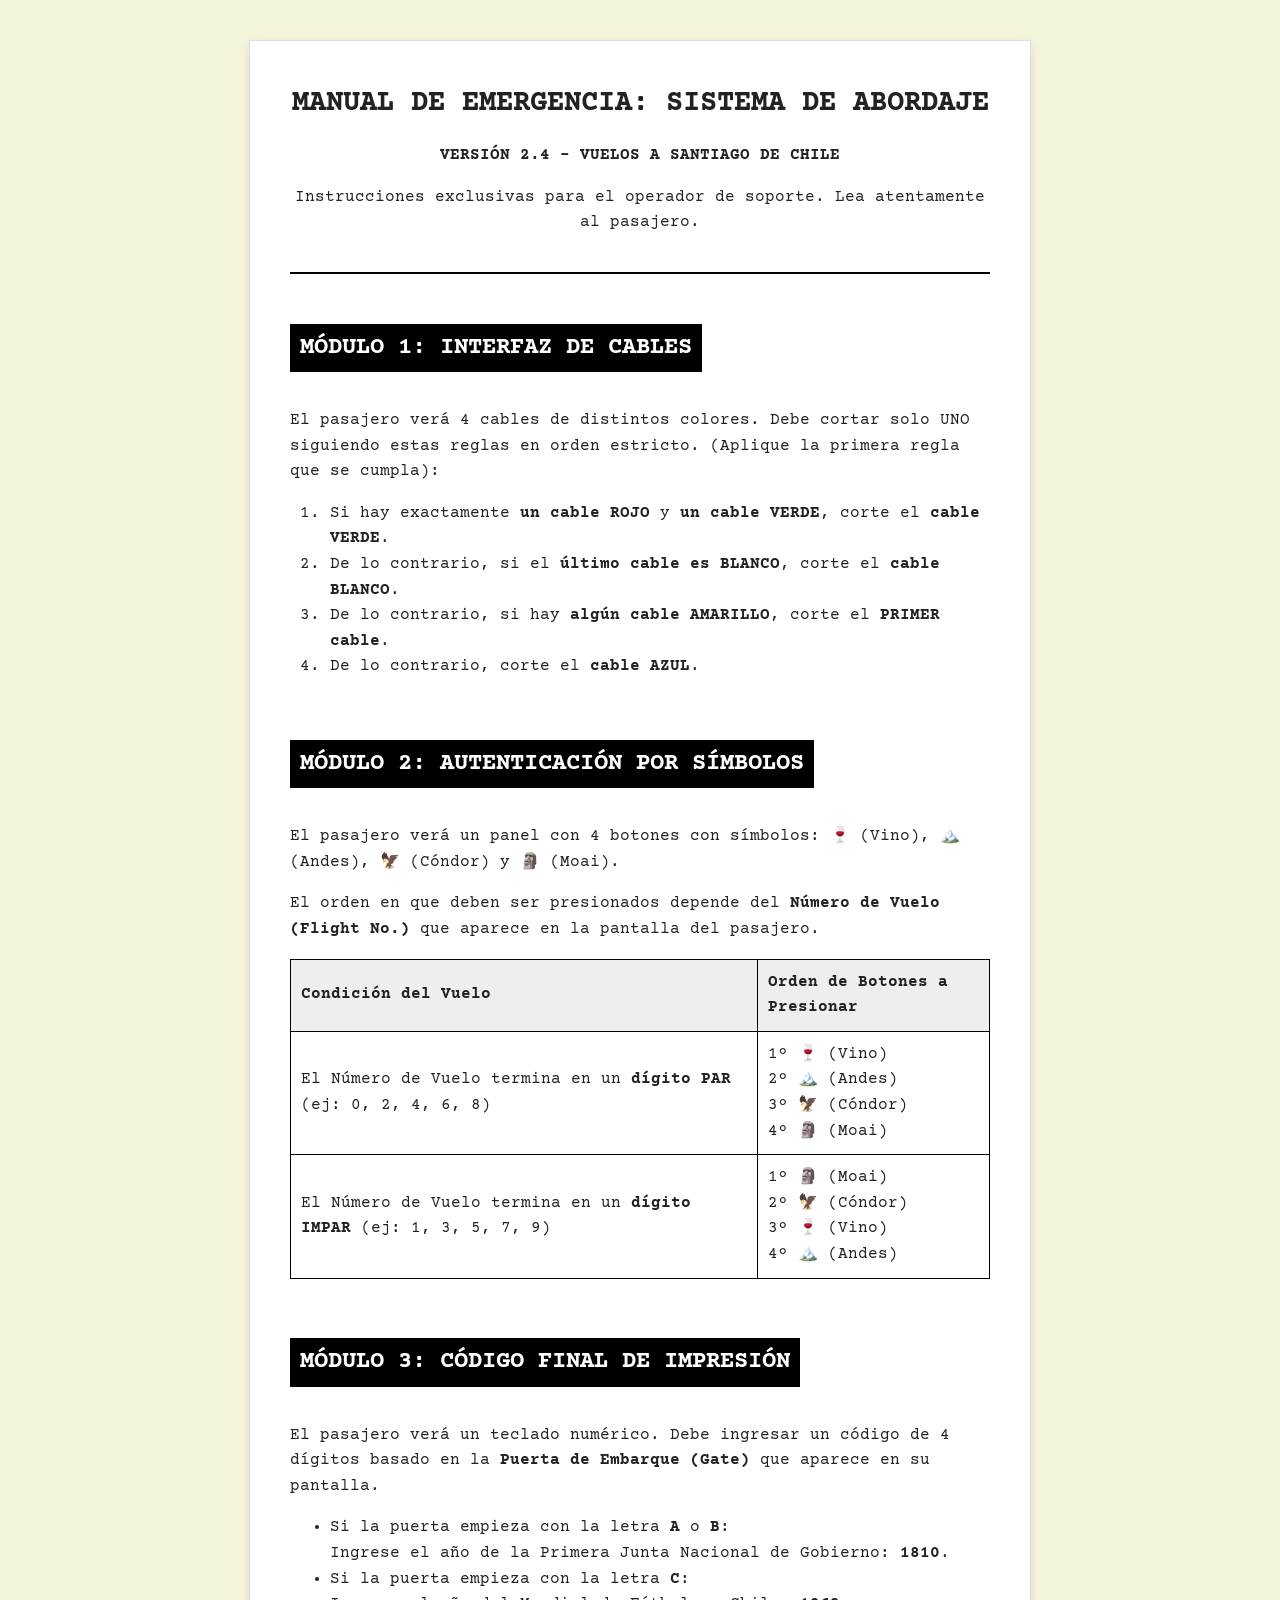
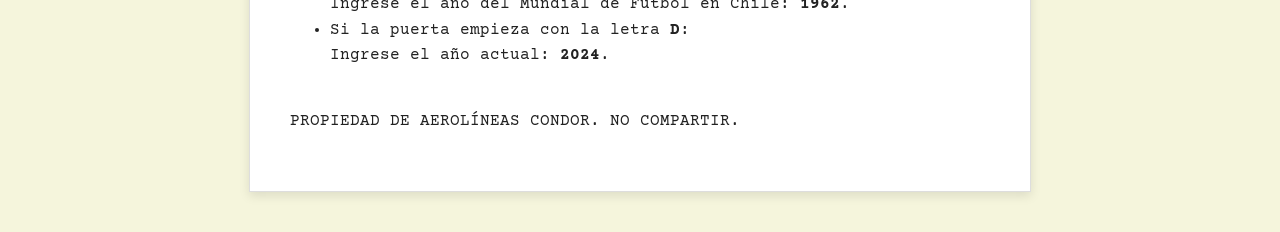
==== manual.html @ 90b78e36 "Initial commit of El Código de Abordaje game" ====
<!DOCTYPE html>
<html lang="es">
<head>
    <meta charset="UTF-8">
    <meta name="viewport" content="width=device-width, initial-scale=1.0">
    <title>Manual de Aerolínea - Alto Secreto</title>
    <link rel="stylesheet" href="style.css">
</head>
<body class="manual-body">
    <div class="manual-container">
        <header>
            <h1>MANUAL DE EMERGENCIA: SISTEMA DE ABORDAJE</h1>
            <p><strong>VERSIÓN 2.4 - VUELOS A SANTIAGO DE CHILE</strong></p>
            <p>Instrucciones exclusivas para el operador de soporte. Lea atentamente al pasajero.</p>
        </header>

        <section class="module">
            <h2>MÓDULO 1: INTERFAZ DE CABLES</h2>
            <p>El pasajero verá 4 cables de distintos colores. Debe cortar solo UNO siguiendo estas reglas en orden estricto. (Aplique la primera regla que se cumpla):</p>
            <ol>
                <li>Si hay exactamente <strong>un cable ROJO</strong> y <strong>un cable VERDE</strong>, corte el <strong>cable VERDE</strong>.</li>
                <li>De lo contrario, si el <strong>último cable es BLANCO</strong>, corte el <strong>cable BLANCO</strong>.</li>
                <li>De lo contrario, si hay <strong>algún cable AMARILLO</strong>, corte el <strong>PRIMER cable</strong>.</li>
                <li>De lo contrario, corte el <strong>cable AZUL</strong>.</li>
            </ol>
        </section>

        <section class="module">
            <h2>MÓDULO 2: AUTENTICACIÓN POR SÍMBOLOS</h2>
            <p>El pasajero verá un panel con 4 botones con símbolos: 🍷 (Vino), 🏔️ (Andes), 🦅 (Cóndor) y 🗿 (Moai).</p>
            <p>El orden en que deben ser presionados depende del <strong>Número de Vuelo (Flight No.)</strong> que aparece en la pantalla del pasajero.</p>
            <table class="manual-table">
                <tr>
                    <th>Condición del Vuelo</th>
                    <th>Orden de Botones a Presionar</th>
                </tr>
                <tr>
                    <td>El Número de Vuelo termina en un <strong>dígito PAR</strong> (ej: 0, 2, 4, 6, 8)</td>
                    <td>1º 🍷 (Vino) <br> 2º 🏔️ (Andes) <br> 3º 🦅 (Cóndor) <br> 4º 🗿 (Moai)</td>
                </tr>
                <tr>
                    <td>El Número de Vuelo termina en un <strong>dígito IMPAR</strong> (ej: 1, 3, 5, 7, 9)</td>
                    <td>1º 🗿 (Moai) <br> 2º 🦅 (Cóndor) <br> 3º 🍷 (Vino) <br> 4º 🏔️ (Andes)</td>
                </tr>
            </table>
        </section>

        <section class="module">
            <h2>MÓDULO 3: CÓDIGO FINAL DE IMPRESIÓN</h2>
            <p>El pasajero verá un teclado numérico. Debe ingresar un código de 4 dígitos basado en la <strong>Puerta de Embarque (Gate)</strong> que aparece en su pantalla.</p>
            <ul>
                <li>Si la puerta empieza con la letra <strong>A</strong> o <strong>B</strong>:<br> Ingrese el año de la Primera Junta Nacional de Gobierno: <strong>1810</strong>.</li>
                <li>Si la puerta empieza con la letra <strong>C</strong>:<br> Ingrese el año del Mundial de Fútbol en Chile: <strong>1962</strong>.</li>
                <li>Si la puerta empieza con la letra <strong>D</strong>:<br> Ingrese el año actual: <strong>2024</strong>.</li>
            </ul>
        </section>
        
        <footer>
            <p>PROPIEDAD DE AEROLÍNEAS CONDOR. NO COMPARTIR.</p>
        </footer>
    </div>
</body>
</html>
---- style.css ----
@import url('https://fonts.googleapis.com/css2?family=Share+Tech+Mono&family=Courier+Prime:wght@400;700&display=swap');

:root {
    --term-bg: #0d1117;
    --term-green: #3fb950;
    --term-red: #f85149;
    --term-text: #c9d1d9;
    --term-panel: #161b22;
    --manual-bg: #f5f5dc;
    --manual-text: #222;
}

body {
    margin: 0;
    padding: 0;
    box-sizing: border-box;
}

/* --- HOME PAGE --- */
.home-body {
    background-color: var(--term-bg);
    color: var(--term-text);
    font-family: 'Share Tech Mono', monospace;
    display: flex;
    justify-content: center;
    align-items: center;
    height: 100vh;
    text-align: center;
}

.home-container {
    max-width: 800px;
    padding: 20px;
}

.home-container h1 {
    font-size: 2.5rem;
    color: var(--term-green);
    margin-bottom: 10px;
}

.role-selection {
    display: flex;
    gap: 30px;
    margin-top: 40px;
}

.role-card {
    background-color: var(--term-panel);
    padding: 30px;
    border: 1px solid #30363d;
    border-radius: 8px;
    flex: 1;
}

.warning {
    color: var(--term-red);
    font-weight: bold;
    font-size: 0.9rem;
}

.btn {
    display: inline-block;
    margin-top: 20px;
    padding: 10px 20px;
    background-color: var(--term-green);
    color: var(--term-bg);
    text-decoration: none;
    font-weight: bold;
    border-radius: 4px;
    border: none;
    cursor: pointer;
    font-family: 'Share Tech Mono', monospace;
    font-size: 1.1rem;
    transition: transform 0.1s;
}

.btn:active {
    transform: scale(0.95);
}

/* --- MANUAL PAGE --- */
.manual-body {
    background-color: var(--manual-bg);
    color: var(--manual-text);
    font-family: 'Courier Prime', monospace;
    padding: 40px 20px;
    line-height: 1.6;
}

.manual-container {
    max-width: 700px;
    margin: 0 auto;
    background-color: #fff;
    padding: 40px;
    box-shadow: 0 4px 10px rgba(0,0,0,0.1);
    border: 1px solid #ddd;
}

.manual-container header {
    text-align: center;
    border-bottom: 2px solid #000;
    padding-bottom: 20px;
    margin-bottom: 30px;
}

.manual-container h1 {
    font-size: 1.8rem;
    margin: 0;
}

.module {
    margin-bottom: 40px;
}

.module h2 {
    background-color: #000;
    color: #fff;
    padding: 5px 10px;
    display: inline-block;
}

.manual-table {
    width: 100%;
    border-collapse: collapse;
    margin-top: 15px;
}

.manual-table th, .manual-table td {
    border: 1px solid #000;
    padding: 10px;
    text-align: left;
}

.manual-table th {
    background-color: #eee;
}

/* --- TERMINAL PAGE --- */
.terminal-body {
    background-color: var(--term-bg);
    color: var(--term-text);
    font-family: 'Share Tech Mono', monospace;
    padding: 20px;
    height: 100vh;
    display: flex;
    justify-content: center;
    align-items: center;
}

.terminal-container {
    width: 100%;
    max-width: 900px;
    background-color: #000;
    border: 4px solid #30363d;
    border-radius: 10px;
    padding: 20px;
    box-shadow: 0 0 20px rgba(63, 185, 80, 0.1);
}

.header-info {
    display: flex;
    justify-content: space-between;
    background-color: var(--term-panel);
    padding: 15px;
    border: 1px solid #30363d;
    margin-bottom: 20px;
    font-size: 1.2rem;
}

.info-block {
    display: flex;
    flex-direction: column;
    align-items: center;
}

.digital-text {
    font-size: 1.8rem;
    color: var(--term-green);
    margin-top: 5px;
}

.error-block {
    color: var(--term-red);
}

.strikes {
    color: var(--term-red);
}

.timer {
    font-size: 2.2rem;
    font-weight: bold;
}

.modules-grid {
    display: grid;
    grid-template-columns: 1fr 1fr;
    gap: 20px;
}

#module-keypad {
    grid-column: 1 / -1;
    max-width: 400px;
    margin: 0 auto;
    width: 100%;
}

.module-box {
    background-color: var(--term-panel);
    border: 1px solid #30363d;
    padding: 20px;
    position: relative;
    border-radius: 5px;
}

.module-box h3 {
    margin-top: 0;
    border-bottom: 1px solid #30363d;
    padding-bottom: 10px;
    color: #8b949e;
}

.module-status {
    position: absolute;
    top: 15px;
    right: 15px;
    font-size: 1.2rem;
}

/* Wires Module */
.wires-container {
    display: flex;
    flex-direction: column;
    gap: 15px;
    margin-top: 20px;
}

.wire-row {
    display: flex;
    align-items: center;
    cursor: pointer;
}

.wire-block {
    height: 20px;
    flex: 1;
    border-radius: 3px;
    transition: opacity 0.2s;
}

.wire-cut {
    opacity: 0.2;
    pointer-events: none;
}

/* Symbols Module */
.symbols-container {
    display: grid;
    grid-template-columns: 1fr 1fr;
    gap: 15px;
    margin-top: 20px;
}

.symbol-btn {
    background-color: #21262d;
    border: 2px solid #30363d;
    color: white;
    font-size: 2.5rem;
    padding: 15px;
    border-radius: 8px;
    cursor: pointer;
    transition: background-color 0.2s;
}

.symbol-btn:active {
    background-color: #30363d;
}

.symbol-btn.pressed {
    background-color: var(--term-green);
    border-color: var(--term-green);
    pointer-events: none;
}

/* Keypad Module */
.keypad-display {
    background-color: #000;
    color: var(--term-green);
    font-size: 2.5rem;
    text-align: center;
    padding: 10px;
    margin-bottom: 15px;
    letter-spacing: 5px;
    border: 1px solid #30363d;
}

.keypad-grid {
    display: grid;
    grid-template-columns: repeat(3, 1fr);
    gap: 10px;
}

.keypad-btn {
    background-color: #21262d;
    border: 1px solid #30363d;
    color: var(--term-text);
    font-size: 1.5rem;
    padding: 15px;
    cursor: pointer;
    font-family: 'Share Tech Mono', monospace;
}

.keypad-btn:active {
    background-color: #30363d;
}

.btn-enter {
    grid-column: 2 / -1;
    background-color: #238636;
    color: white;
}

.btn-enter:active {
    background-color: #2ea043;
}

/* Overlays */
#game-over-screen {
    position: absolute;
    top: 0; left: 0; right: 0; bottom: 0;
    background-color: rgba(0,0,0,0.9);
    display: flex;
    flex-direction: column;
    justify-content: center;
    align-items: center;
    z-index: 100;
}

#game-over-screen.hidden {
    display: none;
}

#game-over-title {
    font-size: 4rem;
    color: var(--term-red);
    margin-bottom: 10px;
}

.win-title {
    color: var(--term-green) !important;
}
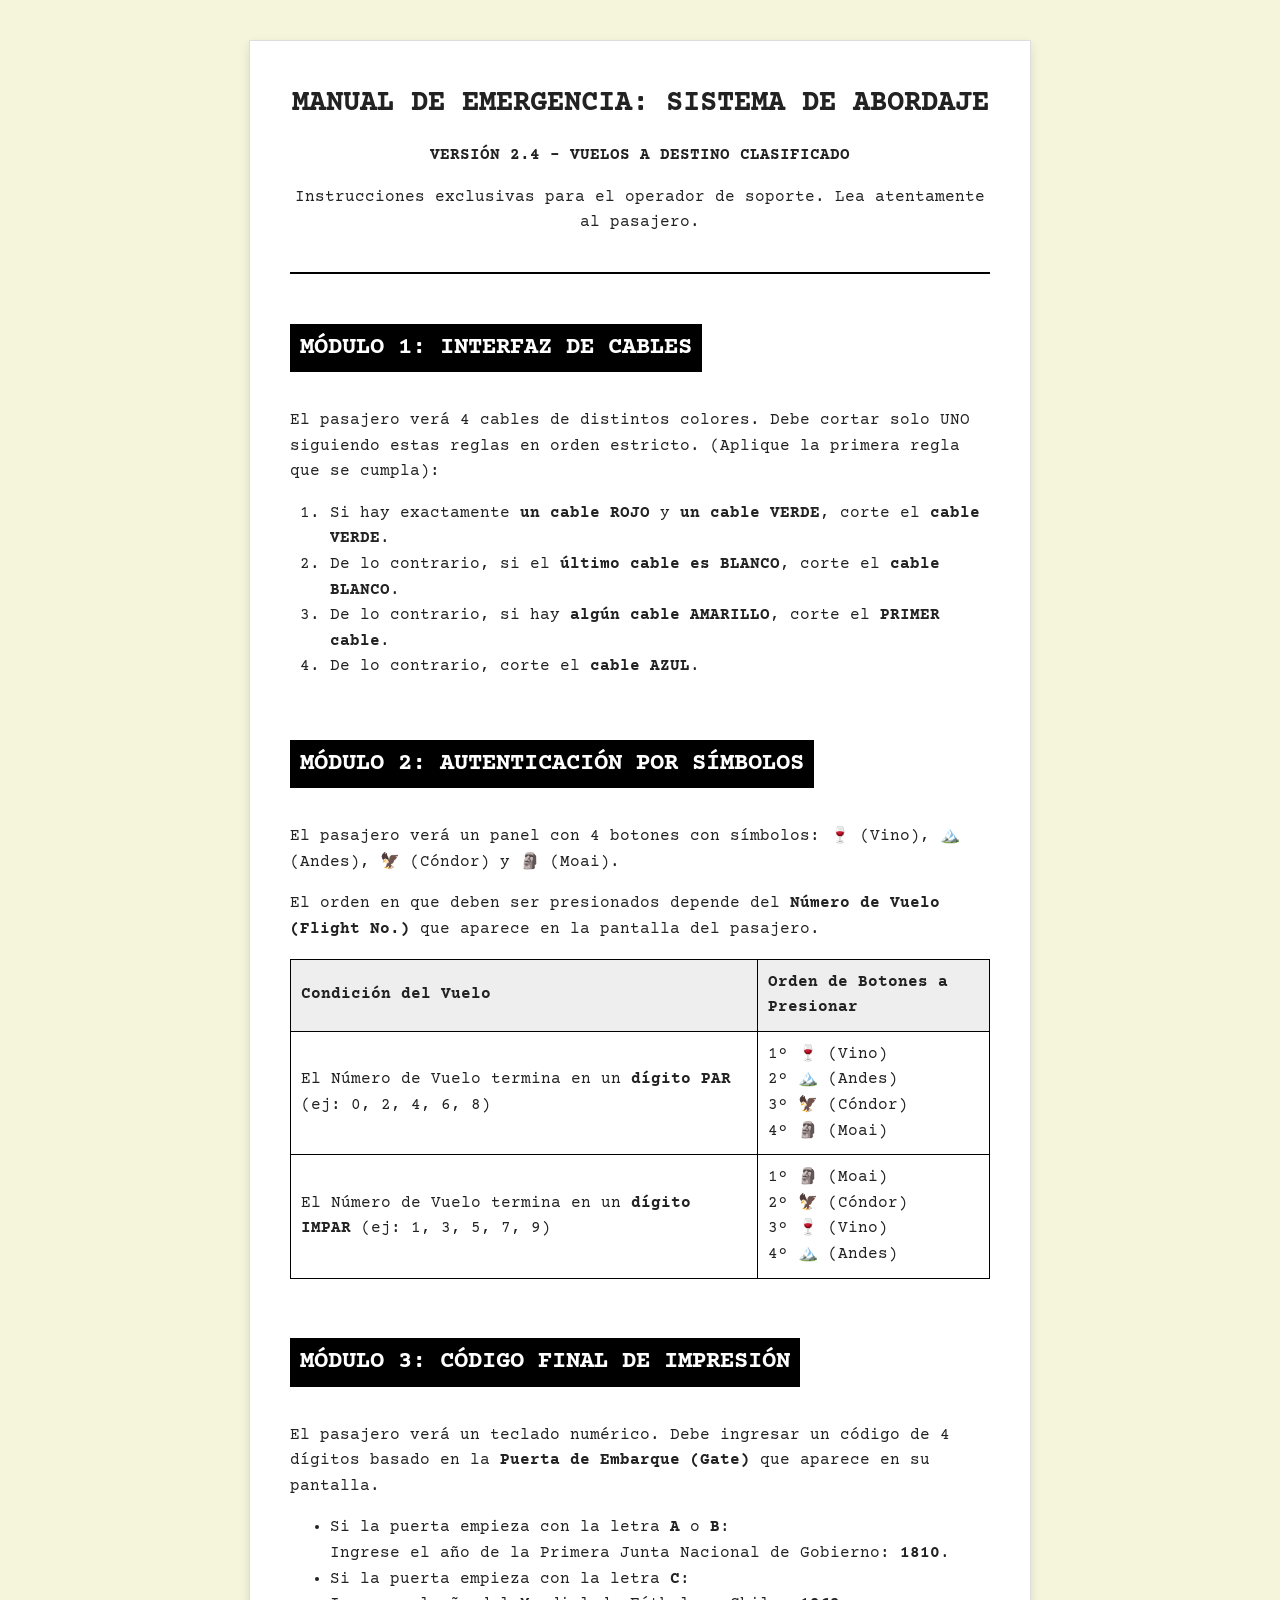
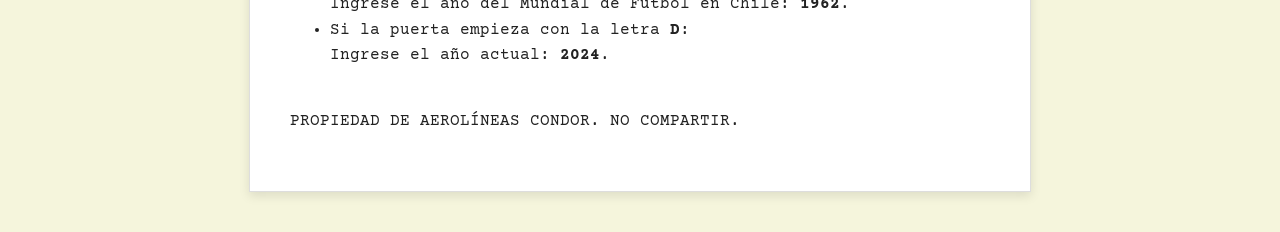
==== commit 9a8c4e06: "Ocultar el destino para mantener la sorpresa" ====
--- a/manual.html
+++ b/manual.html
@@ -10,7 +10,7 @@
     <div class="manual-container">
         <header>
             <h1>MANUAL DE EMERGENCIA: SISTEMA DE ABORDAJE</h1>
-            <p><strong>VERSIÓN 2.4 - VUELOS A SANTIAGO DE CHILE</strong></p>
+            <p><strong>VERSIÓN 2.4 - VUELOS A DESTINO CLASIFICADO</strong></p>
             <p>Instrucciones exclusivas para el operador de soporte. Lea atentamente al pasajero.</p>
         </header>
 
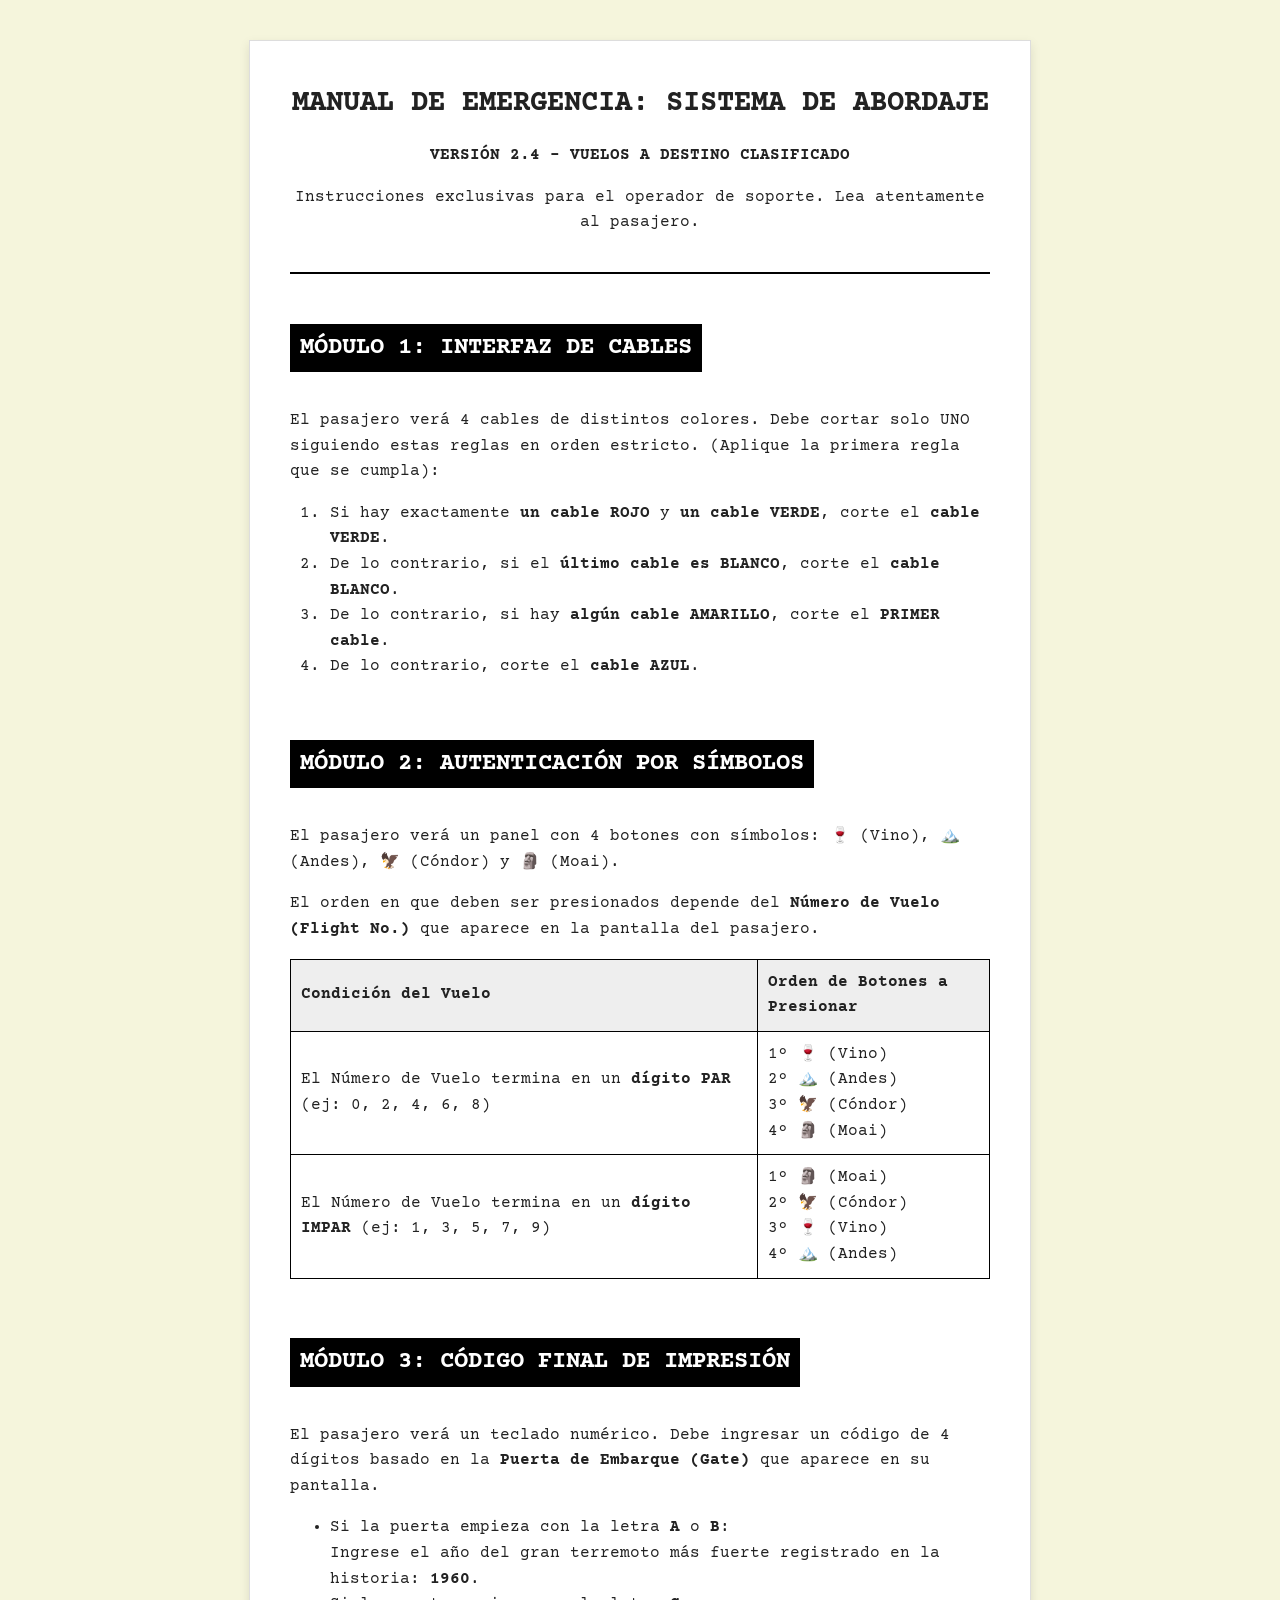
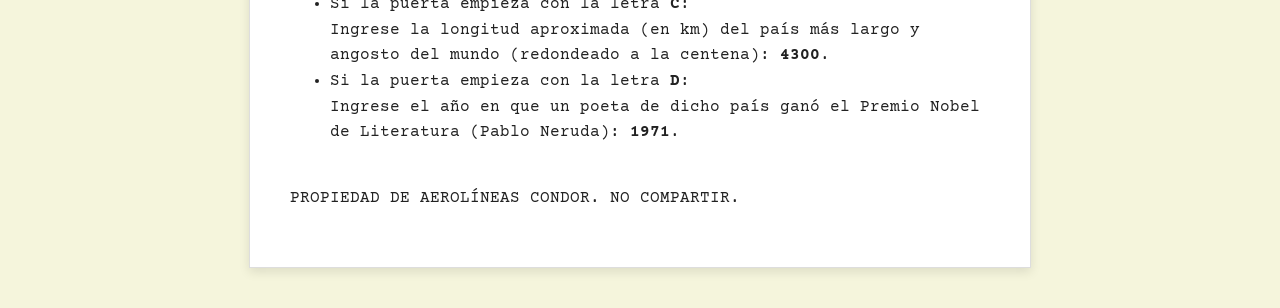
==== commit c9855b40: "Reveal destination on win and update trivia to be subtle Chile references" ====
--- a/manual.html
+++ b/manual.html
@@ -49,9 +49,9 @@
             <h2>MÓDULO 3: CÓDIGO FINAL DE IMPRESIÓN</h2>
             <p>El pasajero verá un teclado numérico. Debe ingresar un código de 4 dígitos basado en la <strong>Puerta de Embarque (Gate)</strong> que aparece en su pantalla.</p>
             <ul>
-                <li>Si la puerta empieza con la letra <strong>A</strong> o <strong>B</strong>:<br> Ingrese el año de la Primera Junta Nacional de Gobierno: <strong>1810</strong>.</li>
-                <li>Si la puerta empieza con la letra <strong>C</strong>:<br> Ingrese el año del Mundial de Fútbol en Chile: <strong>1962</strong>.</li>
-                <li>Si la puerta empieza con la letra <strong>D</strong>:<br> Ingrese el año actual: <strong>2024</strong>.</li>
+                <li>Si la puerta empieza con la letra <strong>A</strong> o <strong>B</strong>:<br> Ingrese el año del gran terremoto más fuerte registrado en la historia: <strong>1960</strong>.</li>
+                <li>Si la puerta empieza con la letra <strong>C</strong>:<br> Ingrese la longitud aproximada (en km) del país más largo y angosto del mundo (redondeado a la centena): <strong>4300</strong>.</li>
+                <li>Si la puerta empieza con la letra <strong>D</strong>:<br> Ingrese el año en que un poeta de dicho país ganó el Premio Nobel de Literatura (Pablo Neruda): <strong>1971</strong>.</li>
             </ul>
         </section>
         
--- a/style.css
+++ b/style.css
@@ -22,15 +22,16 @@
     color: var(--term-text);
     font-family: 'Share Tech Mono', monospace;
     display: flex;
+    flex-direction: column;
     justify-content: center;
-    align-items: center;
-    height: 100vh;
+    min-height: 100vh;
     text-align: center;
 }
 
 .home-container {
     max-width: 800px;
     padding: 20px;
+    margin: auto;
 }
 
 .home-container h1 {
@@ -142,15 +143,16 @@
     color: var(--term-text);
     font-family: 'Share Tech Mono', monospace;
     padding: 20px;
-    height: 100vh;
-    display: flex;
+    min-height: 100vh;
+    display: flex;
+    flex-direction: column;
     justify-content: center;
-    align-items: center;
 }
 
 .terminal-container {
     width: 100%;
     max-width: 900px;
+    margin: auto;
     background-color: #000;
     border: 4px solid #30363d;
     border-radius: 10px;
@@ -349,4 +351,67 @@
 
 .win-title {
     color: var(--term-green) !important;
-}+}
+/* --- RESPONSIVE DESIGN --- */
+@media (max-width: 768px) {
+    .role-selection {
+        flex-direction: column;
+        gap: 15px;
+    }
+    
+    .home-container h1 {
+        font-size: 2rem;
+    }
+    
+    .header-info {
+        flex-wrap: wrap;
+        gap: 15px;
+        justify-content: center;
+        text-align: center;
+    }
+
+    .info-block {
+        flex: 1 1 40%;
+    }
+
+    .digital-text {
+        font-size: 1.5rem;
+    }
+
+    .timer {
+        font-size: 1.8rem;
+    }
+
+    .modules-grid {
+        grid-template-columns: 1fr;
+    }
+
+    .terminal-container {
+        padding: 15px;
+        border-width: 2px;
+    }
+
+    .symbol-btn {
+        font-size: 2rem;
+        padding: 10px;
+    }
+
+    .keypad-display {
+        font-size: 2rem;
+    }
+
+    .keypad-btn {
+        font-size: 1.2rem;
+        padding: 10px;
+    }
+
+    #game-over-title {
+        font-size: 2.5rem;
+        text-align: center;
+    }
+
+    #game-over-msg {
+        text-align: center;
+        padding: 0 20px;
+    }
+}
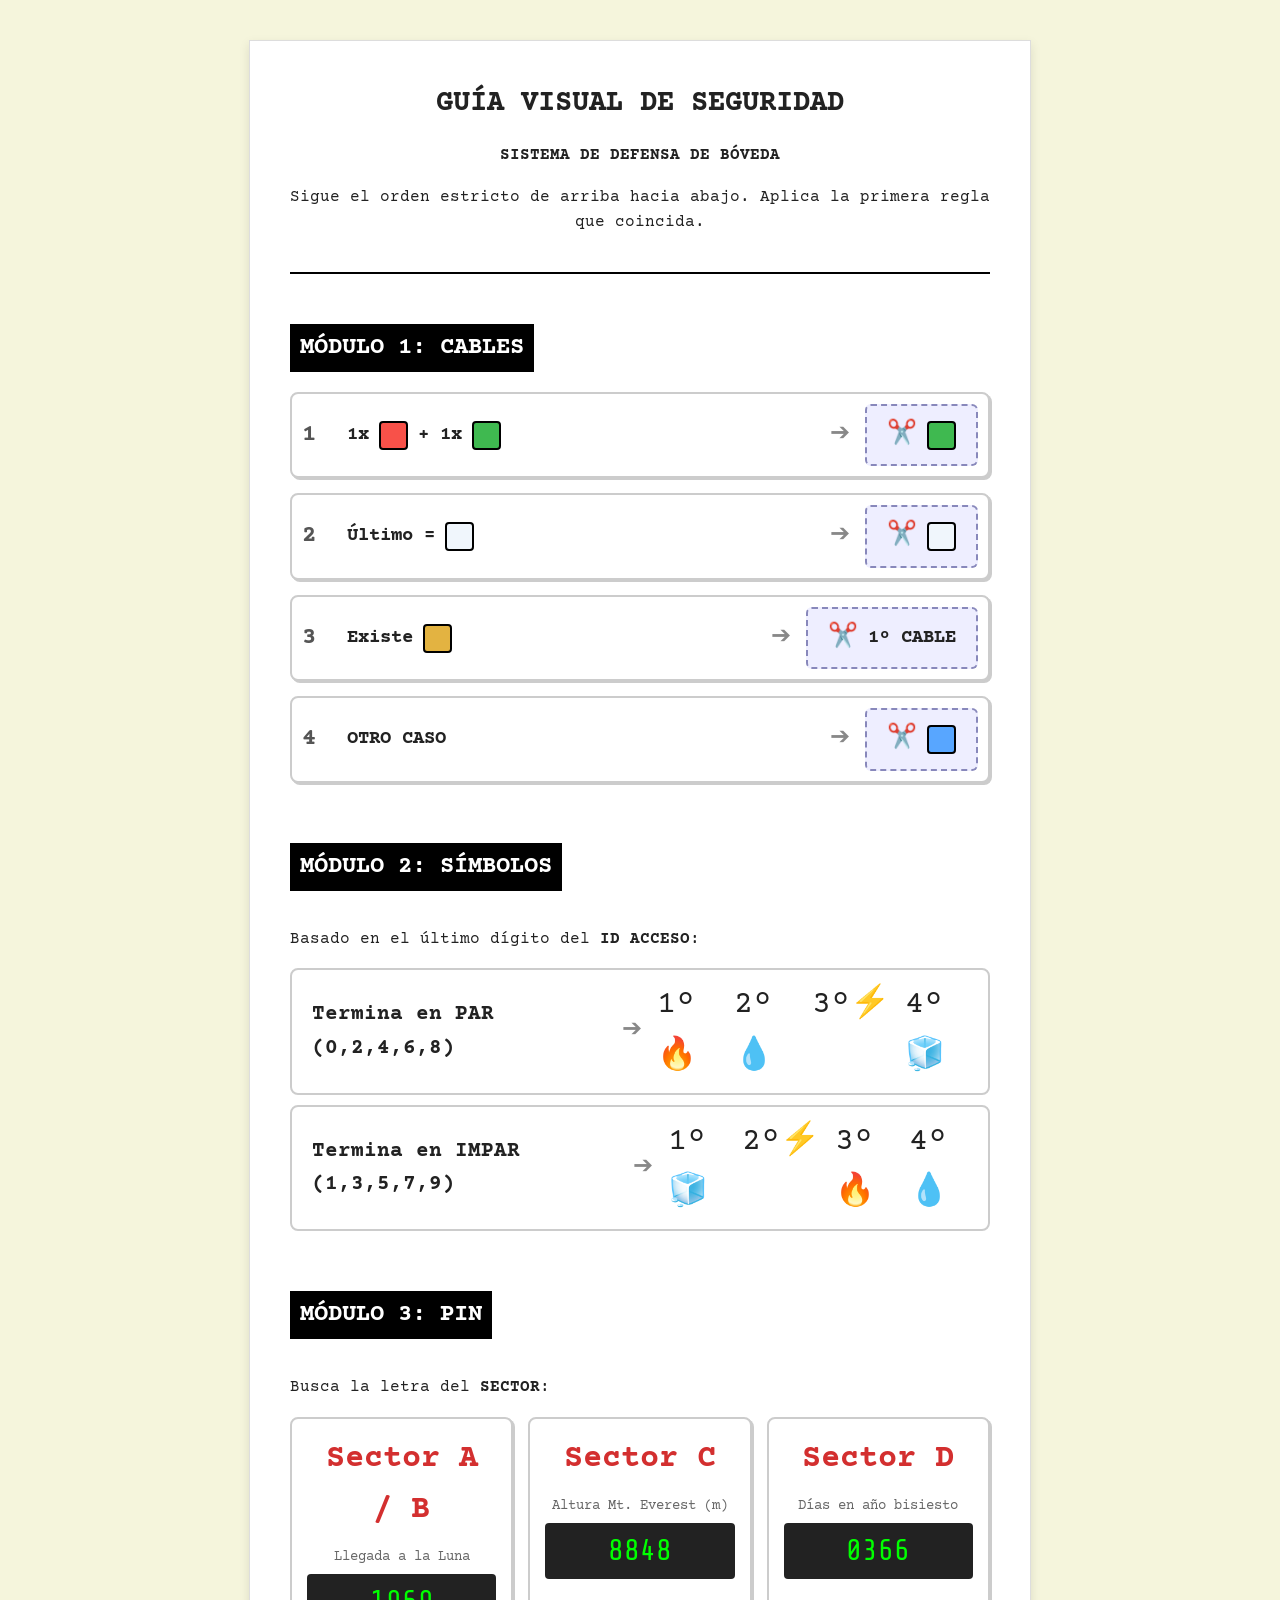
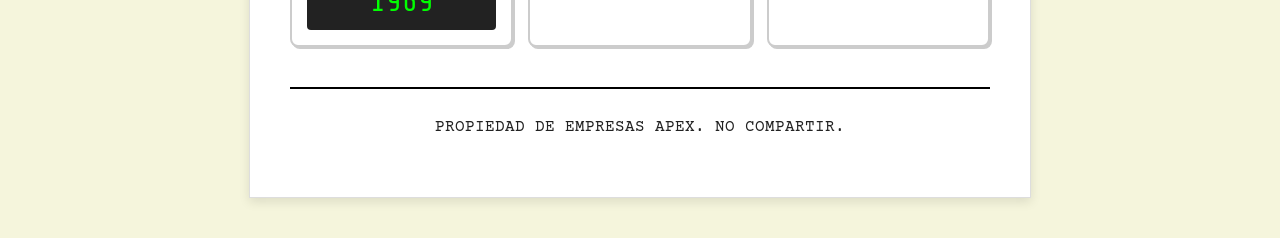
==== commit bf9dda72: "new" ====
--- a/manual.html
+++ b/manual.html
@@ -3,60 +3,226 @@
 <head>
     <meta charset="UTF-8">
     <meta name="viewport" content="width=device-width, initial-scale=1.0">
-    <title>Manual de Aerolínea - Alto Secreto</title>
+    <title>Manual de Seguridad - Bóveda</title>
     <link rel="stylesheet" href="style.css">
+    <style>
+        /* Additional visual styles for the graphical manual */
+        .visual-rule {
+            display: flex;
+            align-items: center;
+            background: #fff;
+            border: 2px solid #ccc;
+            border-radius: 8px;
+            margin-bottom: 15px;
+            padding: 10px;
+            box-shadow: 2px 2px 0px #ccc;
+        }
+        .visual-rule:last-child {
+            margin-bottom: 0;
+        }
+        .rule-number {
+            font-size: 1.5rem;
+            font-weight: bold;
+            color: #555;
+            margin-right: 15px;
+            min-width: 30px;
+        }
+        .rule-condition {
+            flex: 1;
+            display: flex;
+            align-items: center;
+            gap: 10px;
+            font-size: 1.2rem;
+            font-weight: bold;
+        }
+        .rule-action {
+            display: flex;
+            align-items: center;
+            gap: 10px;
+            font-size: 1.2rem;
+            font-weight: bold;
+            background: #eef;
+            padding: 10px 20px;
+            border-radius: 6px;
+            border: 2px dashed #88b;
+        }
+        .color-box {
+            display: inline-block;
+            width: 25px;
+            height: 25px;
+            border: 2px solid #000;
+            border-radius: 4px;
+        }
+        .color-red { background-color: #f85149; }
+        .color-green { background-color: #3fb950; }
+        .color-white { background-color: #f0f6fc; }
+        .color-yellow { background-color: #e3b341; }
+        .color-blue { background-color: #58a6ff; }
+        
+        .arrow {
+            font-size: 1.5rem;
+            margin: 0 15px;
+            color: #888;
+        }
+        
+        .cut-icon {
+            font-size: 1.5rem;
+        }
+
+        .seq-row {
+            display: flex;
+            align-items: center;
+            justify-content: space-between;
+            background: #fff;
+            border: 2px solid #ccc;
+            border-radius: 8px;
+            margin-bottom: 10px;
+            padding: 10px 20px;
+        }
+        
+        .seq-cond {
+            font-size: 1.3rem;
+            font-weight: bold;
+        }
+        
+        .seq-symbols {
+            display: flex;
+            gap: 15px;
+            font-size: 2rem;
+        }
+
+        .code-grid {
+            display: grid;
+            grid-template-columns: repeat(3, 1fr);
+            gap: 15px;
+        }
+        
+        .code-card {
+            background: #fff;
+            border: 2px solid #ccc;
+            border-radius: 8px;
+            padding: 15px;
+            text-align: center;
+            box-shadow: 2px 2px 0px #ccc;
+        }
+        .code-gate {
+            font-size: 2rem;
+            font-weight: bold;
+            color: #d32f2f;
+            margin-bottom: 10px;
+        }
+        .code-pin {
+            font-size: 1.8rem;
+            background: #222;
+            color: #0f0;
+            padding: 5px;
+            border-radius: 4px;
+            font-family: 'Share Tech Mono', monospace;
+        }
+    </style>
 </head>
 <body class="manual-body">
     <div class="manual-container">
         <header>
-            <h1>MANUAL DE EMERGENCIA: SISTEMA DE ABORDAJE</h1>
-            <p><strong>VERSIÓN 2.4 - VUELOS A DESTINO CLASIFICADO</strong></p>
-            <p>Instrucciones exclusivas para el operador de soporte. Lea atentamente al pasajero.</p>
+            <h1>GUÍA VISUAL DE SEGURIDAD</h1>
+            <p><strong>SISTEMA DE DEFENSA DE BÓVEDA</strong></p>
+            <p>Sigue el orden estricto de arriba hacia abajo. Aplica la primera regla que coincida.</p>
         </header>
 
         <section class="module">
-            <h2>MÓDULO 1: INTERFAZ DE CABLES</h2>
-            <p>El pasajero verá 4 cables de distintos colores. Debe cortar solo UNO siguiendo estas reglas en orden estricto. (Aplique la primera regla que se cumpla):</p>
-            <ol>
-                <li>Si hay exactamente <strong>un cable ROJO</strong> y <strong>un cable VERDE</strong>, corte el <strong>cable VERDE</strong>.</li>
-                <li>De lo contrario, si el <strong>último cable es BLANCO</strong>, corte el <strong>cable BLANCO</strong>.</li>
-                <li>De lo contrario, si hay <strong>algún cable AMARILLO</strong>, corte el <strong>PRIMER cable</strong>.</li>
-                <li>De lo contrario, corte el <strong>cable AZUL</strong>.</li>
-            </ol>
+            <h2>MÓDULO 1: CABLES</h2>
+            
+            <div class="visual-rule">
+                <div class="rule-number">1</div>
+                <div class="rule-condition">
+                    1x <span class="color-box color-red"></span> + 1x <span class="color-box color-green"></span>
+                </div>
+                <div class="arrow">➔</div>
+                <div class="rule-action">
+                    <span class="cut-icon">✂️</span> <span class="color-box color-green"></span>
+                </div>
+            </div>
+
+            <div class="visual-rule">
+                <div class="rule-number">2</div>
+                <div class="rule-condition">
+                    Último = <span class="color-box color-white"></span>
+                </div>
+                <div class="arrow">➔</div>
+                <div class="rule-action">
+                    <span class="cut-icon">✂️</span> <span class="color-box color-white"></span>
+                </div>
+            </div>
+
+            <div class="visual-rule">
+                <div class="rule-number">3</div>
+                <div class="rule-condition">
+                    Existe <span class="color-box color-yellow"></span>
+                </div>
+                <div class="arrow">➔</div>
+                <div class="rule-action">
+                    <span class="cut-icon">✂️</span> 1º CABLE
+                </div>
+            </div>
+
+            <div class="visual-rule">
+                <div class="rule-number">4</div>
+                <div class="rule-condition">
+                    OTRO CASO
+                </div>
+                <div class="arrow">➔</div>
+                <div class="rule-action">
+                    <span class="cut-icon">✂️</span> <span class="color-box color-blue"></span>
+                </div>
+            </div>
         </section>
 
         <section class="module">
-            <h2>MÓDULO 2: AUTENTICACIÓN POR SÍMBOLOS</h2>
-            <p>El pasajero verá un panel con 4 botones con símbolos: 🍷 (Vino), 🏔️ (Andes), 🦅 (Cóndor) y 🗿 (Moai).</p>
-            <p>El orden en que deben ser presionados depende del <strong>Número de Vuelo (Flight No.)</strong> que aparece en la pantalla del pasajero.</p>
-            <table class="manual-table">
-                <tr>
-                    <th>Condición del Vuelo</th>
-                    <th>Orden de Botones a Presionar</th>
-                </tr>
-                <tr>
-                    <td>El Número de Vuelo termina en un <strong>dígito PAR</strong> (ej: 0, 2, 4, 6, 8)</td>
-                    <td>1º 🍷 (Vino) <br> 2º 🏔️ (Andes) <br> 3º 🦅 (Cóndor) <br> 4º 🗿 (Moai)</td>
-                </tr>
-                <tr>
-                    <td>El Número de Vuelo termina en un <strong>dígito IMPAR</strong> (ej: 1, 3, 5, 7, 9)</td>
-                    <td>1º 🗿 (Moai) <br> 2º 🦅 (Cóndor) <br> 3º 🍷 (Vino) <br> 4º 🏔️ (Andes)</td>
-                </tr>
-            </table>
+            <h2>MÓDULO 2: SÍMBOLOS</h2>
+            <p>Basado en el último dígito del <strong>ID ACCESO</strong>:</p>
+            
+            <div class="seq-row">
+                <div class="seq-cond">Termina en PAR (0,2,4,6,8)</div>
+                <div class="arrow">➔</div>
+                <div class="seq-symbols">
+                    <span>1º🔥</span> <span>2º💧</span> <span>3º⚡</span> <span>4º🧊</span>
+                </div>
+            </div>
+
+            <div class="seq-row">
+                <div class="seq-cond">Termina en IMPAR (1,3,5,7,9)</div>
+                <div class="arrow">➔</div>
+                <div class="seq-symbols">
+                    <span>1º🧊</span> <span>2º⚡</span> <span>3º🔥</span> <span>4º💧</span>
+                </div>
+            </div>
         </section>
 
         <section class="module">
-            <h2>MÓDULO 3: CÓDIGO FINAL DE IMPRESIÓN</h2>
-            <p>El pasajero verá un teclado numérico. Debe ingresar un código de 4 dígitos basado en la <strong>Puerta de Embarque (Gate)</strong> que aparece en su pantalla.</p>
-            <ul>
-                <li>Si la puerta empieza con la letra <strong>A</strong> o <strong>B</strong>:<br> Ingrese el año del gran terremoto más fuerte registrado en la historia: <strong>1960</strong>.</li>
-                <li>Si la puerta empieza con la letra <strong>C</strong>:<br> Ingrese la longitud aproximada (en km) del país más largo y angosto del mundo (redondeado a la centena): <strong>4300</strong>.</li>
-                <li>Si la puerta empieza con la letra <strong>D</strong>:<br> Ingrese el año en que un poeta de dicho país ganó el Premio Nobel de Literatura (Pablo Neruda): <strong>1971</strong>.</li>
-            </ul>
+            <h2>MÓDULO 3: PIN</h2>
+            <p>Busca la letra del <strong>SECTOR</strong>:</p>
+            
+            <div class="code-grid">
+                <div class="code-card">
+                    <div class="code-gate">Sector A / B</div>
+                    <div style="font-size: 0.9rem; color: #666; margin-bottom: 5px;">Llegada a la Luna</div>
+                    <div class="code-pin">1969</div>
+                </div>
+                <div class="code-card">
+                    <div class="code-gate">Sector C</div>
+                    <div style="font-size: 0.9rem; color: #666; margin-bottom: 5px;">Altura Mt. Everest (m)</div>
+                    <div class="code-pin">8848</div>
+                </div>
+                <div class="code-card">
+                    <div class="code-gate">Sector D</div>
+                    <div style="font-size: 0.9rem; color: #666; margin-bottom: 5px;">Días en año bisiesto</div>
+                    <div class="code-pin">0366</div>
+                </div>
+            </div>
         </section>
         
-        <footer>
-            <p>PROPIEDAD DE AEROLÍNEAS CONDOR. NO COMPARTIR.</p>
+        <footer style="text-align: center; margin-top: 30px; border-top: 2px solid #000; padding-top: 10px;">
+            <p>PROPIEDAD DE EMPRESAS APEX. NO COMPARTIR.</p>
         </footer>
     </div>
 </body>
